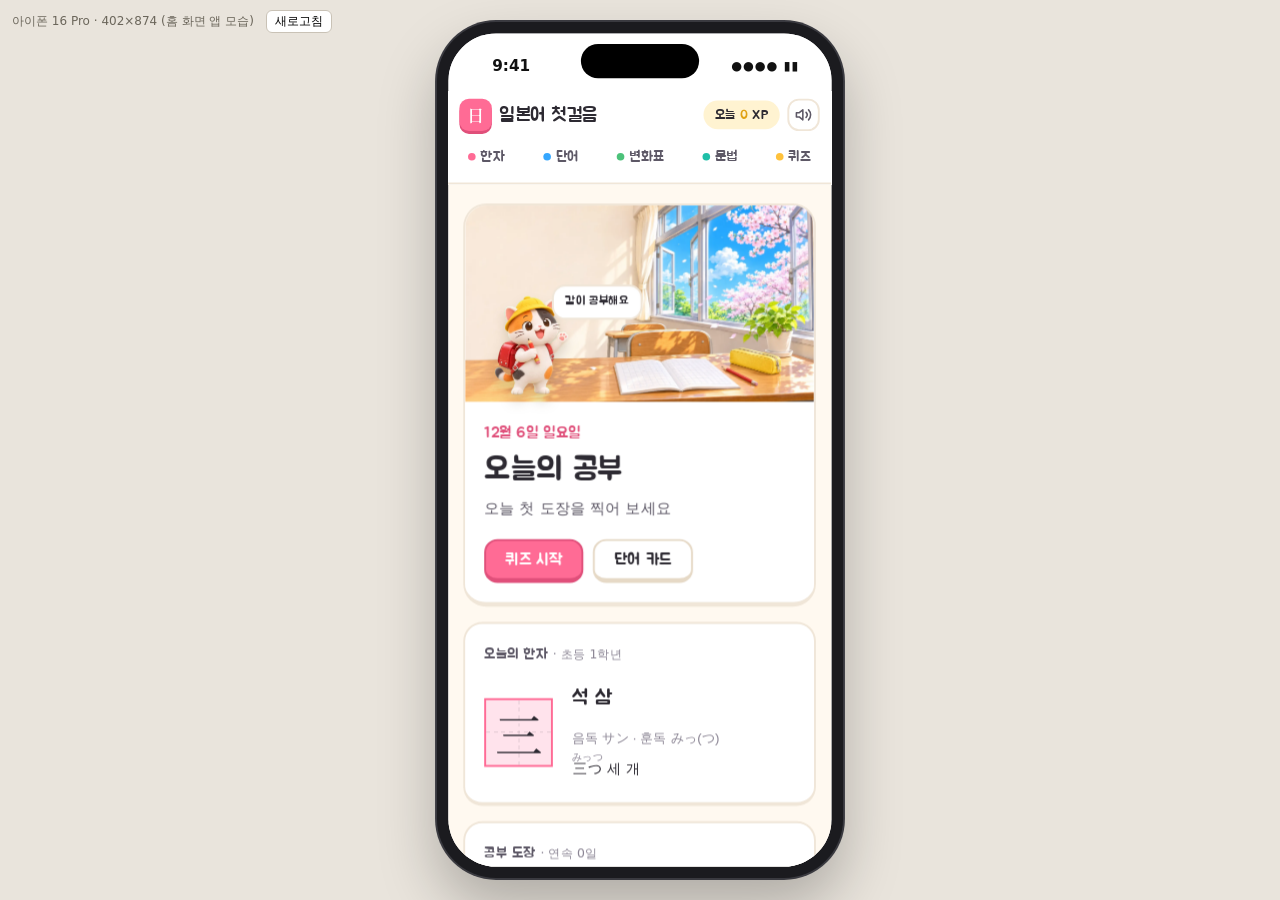
==== phone.html @ 95035240 "JLPT 문법 N5~N1 193개와 저장 기능, 아이폰 16 Pro 미리보기 페이지 Co-Authored-By: Claude Opus 5.5 <noreply@anthropic.co" ====
<!doctype html>
<html lang="ko">
<head>
<meta charset="utf-8">
<meta name="viewport" content="width=device-width, initial-scale=1">
<meta name="robots" content="noindex, nofollow">
<title>아이폰 16 Pro 미리보기</title>
<style>
  /* 앱을 아이폰 16 Pro 화면 크기(402×874)로 보여 주는 미리보기. 창 크기에 맞춰 통째로 줄인다 */
  html, body { margin: 0; height: 100%; background: #e9e4dc; font-family: system-ui, sans-serif; }
  .wrap { height: 100%; display: grid; place-items: center; overflow: hidden; }
  .phone {
    position: relative; padding: 12px; border-radius: 62px; background: #1b1b1f;
    box-shadow: 0 0 0 2px #3a3a40, 0 30px 60px rgba(0, 0, 0, 0.25); transform-origin: center center;
  }
  .screen { position: relative; width: 402px; height: 874px; border-radius: 50px; overflow: hidden; background: #fff; }
  /* 홈 화면에 추가한 앱처럼: 위 상태 표시줄(시계·배터리) 54px 아래부터 앱이 보인다 */
  .status { height: 54px; display: flex; align-items: center; justify-content: space-between; padding: 6px 34px 0 46px; font: 600 16px system-ui, sans-serif; color: #111; background: #fff; }
  .status i { font-style: normal; letter-spacing: 1px; font-size: 13px; }
  iframe { width: 402px; height: 820px; border: 0; display: block; }
  @media (prefers-color-scheme: dark) { .status { background: #26232f; color: #f5f2fa; } .screen { background: #1c1a24; } html, body { background: #2a2730; } .label { color: #b9b3c4; } }
  .island { position: absolute; top: 11px; left: 50%; width: 124px; height: 36px; margin-left: -62px; border-radius: 20px; background: #000; z-index: 2; pointer-events: none; }
  .label { position: fixed; left: 12px; top: 10px; font-size: 12px; color: #6b665b; }
  .label button { margin-left: 8px; font: inherit; border: 1px solid #c9c2b6; background: #fff; border-radius: 6px; padding: 2px 8px; cursor: pointer; }
</style>
</head>
<body>
<div class="label">아이폰 16 Pro · 402×874 (홈 화면 앱 모습) <button id="reload">새로고침</button></div>
<div class="wrap">
  <div class="phone" id="phone">
    <div class="screen">
      <div class="island"></div>
      <div class="status"><span>9:41</span><i>●●●● ▮▮</i></div>
      <iframe id="app" src="./" title="일본어 첫걸음"></iframe>
    </div>
  </div>
</div>
<script>
  const phone = document.getElementById('phone')
  function fit() {
    const s = Math.min(1, (innerHeight - 44) / 898, (innerWidth - 24) / 426)
    phone.style.transform = `scale(${s})`
  }
  addEventListener('resize', fit); fit()
  document.getElementById('reload').onclick = () => document.getElementById('app').contentWindow.location.reload()
</script>
</body>
</html>
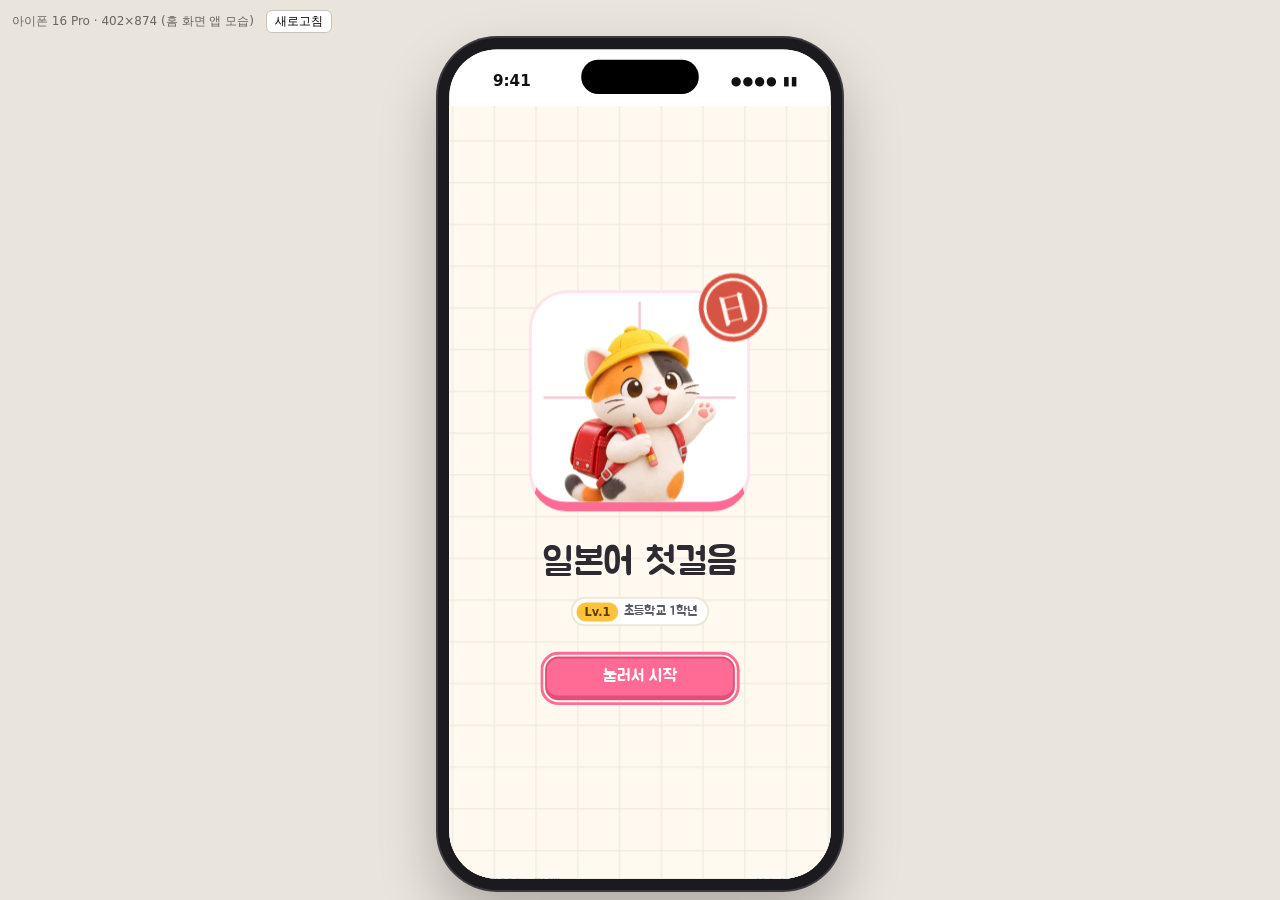
==== commit d0fbffea: "미리보기 틀이 창 높이에 맞게 다 들어가도록 Co-Authored-By: Claude Opus 5.5 <noreply@anthropic.com>" ====
--- a/phone.html
+++ b/phone.html
@@ -8,10 +8,10 @@
 <style>
   /* 앱을 아이폰 16 Pro 화면 크기(402×874)로 보여 주는 미리보기. 창 크기에 맞춰 통째로 줄인다 */
   html, body { margin: 0; height: 100%; background: #e9e4dc; font-family: system-ui, sans-serif; }
-  .wrap { height: 100%; display: grid; place-items: center; overflow: hidden; }
+  .wrap { position: fixed; inset: 0; overflow: hidden; }
   .phone {
-    position: relative; padding: 12px; border-radius: 62px; background: #1b1b1f;
-    box-shadow: 0 0 0 2px #3a3a40, 0 30px 60px rgba(0, 0, 0, 0.25); transform-origin: center center;
+    position: absolute; left: 50%; top: calc(50% + 14px); padding: 12px; border-radius: 62px; background: #1b1b1f;
+    box-shadow: 0 0 0 2px #3a3a40, 0 30px 60px rgba(0, 0, 0, 0.25); transform-origin: 0 0;
   }
   .screen { position: relative; width: 402px; height: 874px; border-radius: 50px; overflow: hidden; background: #fff; }
   /* 홈 화면에 추가한 앱처럼: 위 상태 표시줄(시계·배터리) 54px 아래부터 앱이 보인다 */
@@ -38,8 +38,9 @@
 <script>
   const phone = document.getElementById('phone')
   function fit() {
-    const s = Math.min(1, (innerHeight - 44) / 898, (innerWidth - 24) / 426)
-    phone.style.transform = `scale(${s})`
+    // 틀(426×898)이 창 안에 다 들어가게 줄이고, 가운데에 둔다 (위 28px는 안내 글자 자리)
+    const s = Math.min(1, (innerHeight - 48) / 898, (innerWidth - 24) / 426)
+    phone.style.transform = `scale(${s}) translate(-50%, -50%)`
   }
   addEventListener('resize', fit); fit()
   document.getElementById('reload').onclick = () => document.getElementById('app').contentWindow.location.reload()
